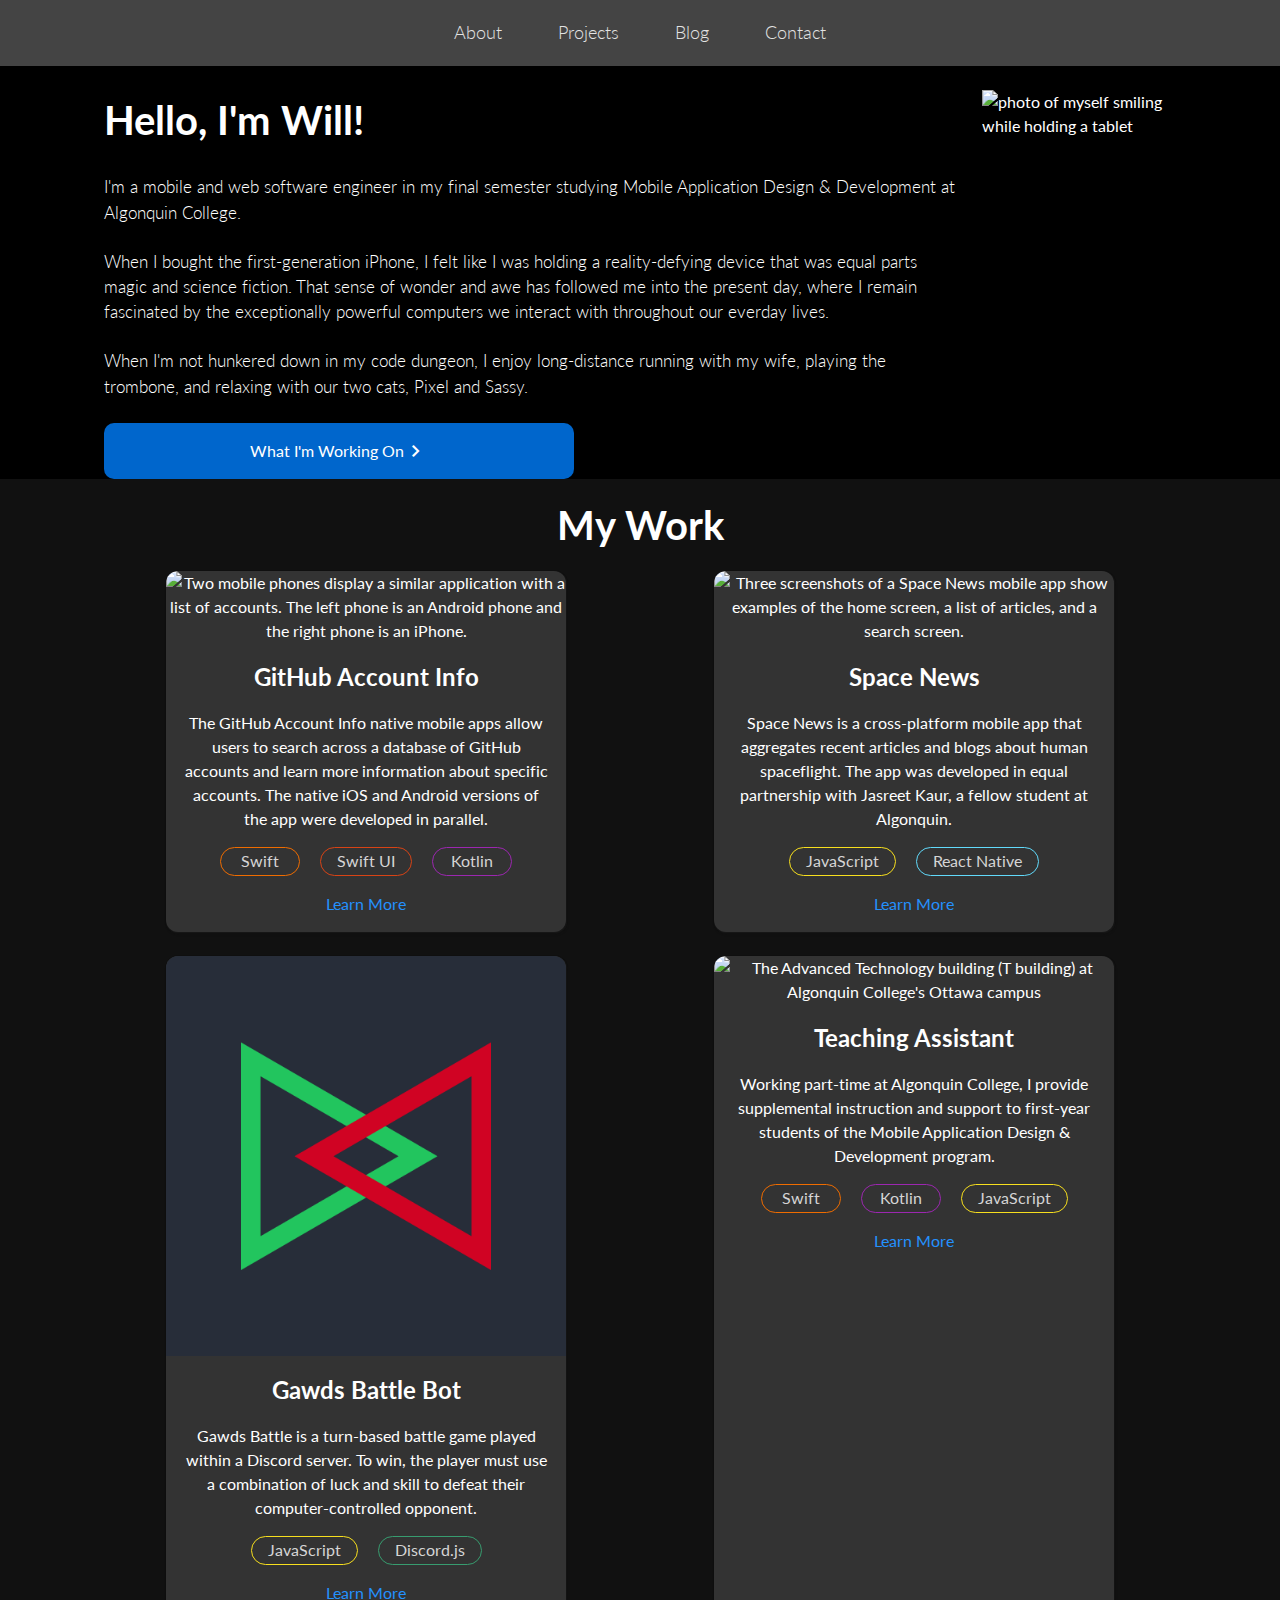
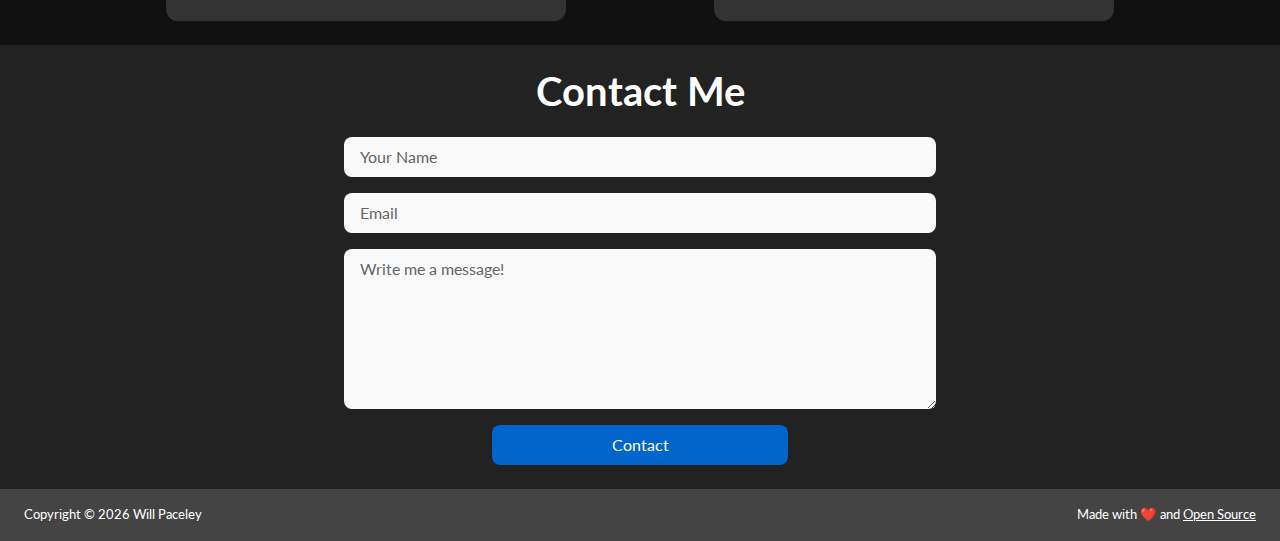
==== index.html @ ede2be53 "update content and tweak pill style" ====
<!DOCTYPE html>
<!--
  Hey, it's Will! Thanks for checking out my personal site.
  I'd love to hear from you. Please feel free to get in touch.                                
                                  .
     .              .   .'.     \   /
   \   /      .'. .' '.'   '  -=  o  =-
 -=  o  =-  .'   '              / | \
   / | \                          |
     |                            |
     |                            |
     |                      .=====|
     |=====.                |.---.|
     |.---.|                ||=o=||
     ||=o=||                ||   ||
     ||   ||                ||   ||
     ||   ||                ||___||
     ||___||                |[:::]|
     |[:::]|                '-----'
     '-----'

    Ascii Art by Joan Stark from https://www.asciiart.eu/
-->
<html lang="en-CA">
  <head>
    <meta charset="UTF-8" />
    <meta http-equiv="X-UA-Compatible" content="IE=edge" />
    <meta name="viewport" content="width=device-width, initial-scale=1.0" />
    <title>Will Paceley</title>
    <link rel="stylesheet" href="./css/reset.css" />
    <link rel="stylesheet" href="./css/main.css" />
    <link href="favicon.png" rel="icon" media="(prefers-color-scheme: light)" />
    <link rel="preconnect" href="https://fonts.googleapis.com" />
    <link rel="preconnect" href="https://fonts.gstatic.com" crossorigin />
    <link
      href="https://fonts.googleapis.com/css2?family=Lato:ital,wght@0,100;0,300;0,400;0,700;0,900;1,100;1,300;1,400;1,700;1,900&display=swap"
      rel="stylesheet"
    />
    <link
      rel="stylesheet"
      href="https://fonts.googleapis.com/css2?family=Material+Symbols+Outlined:opsz,wght,FILL,GRAD@48,400,0,0"
    />
    <script defer src="./js/main.js"></script>
  </head>
  <body>
    <header>
      <h1 class="visually-hidden">Will Paceley</h1>
      <nav>
        <ul>
          <li><a href="#about">About</a></li>
          <li><a href="#projects">Projects</a></li>
          <li><a href="https://blog.willpaceley.com">Blog</a></li>
          <li><a href="#contact">Contact</a></li>
        </ul>
      </nav>
    </header>
    <main>
      <section id="about" tabindex="0">
        <div class="container">
          <h2 class="visually-hidden">About Me</h2>
          <div class="hero-banner">
            <div class="hero-content">
              <img
                src="./img/hero-mobile.png"
                alt="photo of myself grinning while pointing to a mobile phone"
                class="mobile-photo"
              />
              <h3><span class="greeting">Hello</span>, I'm Will!</h3>
              <p>
                I'm a mobile and web software engineer in my final semester studying
                Mobile Application Design & Development at Algonquin College.
              </p>
              <p>
                When I bought the first-generation iPhone, I felt like I was
                holding a reality-defying device that was equal parts magic and
                science fiction. That sense of wonder and awe has followed me
                into the present day, where I remain fascinated by the
                exceptionally powerful computers we interact with throughout our everday lives.
              </p>
              <p>
                When I'm not hunkered down in my code dungeon, I enjoy
                long-distance running with my wife, playing the trombone, and
                relaxing with our two cats, Pixel and Sassy.
              </p>
              <a class="btn" href="#projects"
                >What I'm Working On
                <span
                  class="material-symbols-outlined chevron btn-symbol active"
                >
                  chevron_right
                </span></a
              >
            </div>
            <img
              src="./img/hero-tablet.png"
              alt="photo of myself smiling while holding a tablet"
              class="tablet-photo"
            />
          </div>
        </div>
      </section>
      <section id="projects" tabindex="0">
        <div class="container">
          <h2>My Work</h2>
          <div class="card-container">
            <div class="card">
              <img
                src="./img/github-app-icon.png"
                alt="Two mobile phones display a similar application with a list of accounts. The left phone is an Android phone and the right phone is an iPhone."
              />
              <div class="inner-card">
                <h3>GitHub Account Info</h3>
                <p>
                  The GitHub Account Info native mobile apps allow users to
                  search across a database of GitHub accounts and learn more
                  information about specific accounts. The native iOS and
                  Android versions of the app were developed in parallel.
                </p>
                <div class="pill-container">
                  <div class="pill swift">Swift</div>
                  <div class="pill swift-ui">Swift UI</div>
                  <div class="pill kotlin">Kotlin</div>
                </div>
                <a href="#">Learn More</a>
              </div>
            </div>
            <div class="card">
              <img
                src="./img/space-news-icon.png"
                alt="Three screenshots of a Space News mobile app show examples of the home screen, a list of articles, and a search screen."
              />
              <div class="inner-card">
                <h3>Space News</h3>
                <p>
                  Space News is a cross-platform mobile app that aggregates
                  recent articles and blogs about human spaceflight. The app was
                  developed in equal partnership with Jasreet Kaur, a fellow
                  student at Algonquin.
                </p>
                <div class="pill-container">
                  <div class="pill javascript">JavaScript</div>
                  <div class="pill react-native">React Native</div>
                </div>
                <a href="#">Learn More</a>
              </div>
            </div>
            <div class="card">
              <img
                src="./img/gawds-battle-icon.png"
                alt="The Gawds battle bot logo. The logo features two triangles of opposing colors, facing each other and slightly overlapping."
              />
              <div class="inner-card">
                <h3>Gawds Battle Bot</h3>
                <p>
                  Gawds Battle is a turn-based battle game played within a
                  Discord server. To win, the player must use a combination of
                  luck and skill to defeat their computer-controlled opponent.
                </p>
                <div class="pill-container">
                  <div class="pill javascript">JavaScript</div>
                  <div class="pill discord-js">Discord.js</div>
                </div>
                <a href="#">Learn More</a>
              </div>
            </div>
            <div class="card">
              <img
                src="./img/teaching-assistant-icon.png"
                alt="The Advanced Technology building (T building) at Algonquin College's Ottawa campus"
              />
              <div class="inner-card">
                <h3>Teaching Assistant</h3>
                <p>
                  Working part-time at Algonquin College, I provide supplemental
                  instruction and support to first-year students of the Mobile
                  Application Design & Development program.
                </p>
                <div class="pill-container">
                  <div class="pill swift">Swift</div>
                  <div class="pill kotlin">Kotlin</div>
                  <div class="pill javascript">JavaScript</div>
                </div>
                <a href="#">Learn More</a>
              </div>
            </div>
          </div>
        </div>
      </section>
      <section id="contact" tabindex="0">
        <h2>Contact Me</h2>
        <div class="form-wrapper">
          <form action="https://formspree.io/f/mdovoanw" method="POST">
            <label for="name" class="visually-hidden">Name</label>
            <input
              type="text"
              name="name"
              id="name"
              placeholder="Your Name"
              autocomplete="name"
              required
            />
            <label for="email" class="visually-hidden">Email</label>
            <input
              type="email"
              name="email"
              id="email"
              placeholder="Email"
              autocomplete="email"
              required
            />
            <label for="message" class="visually-hidden">Message</label>
            <textarea
              id="message"
              name="message"
              placeholder="Write me a message!"
            ></textarea>
            <input type="submit" id="submit" value="Contact" />
          </form>
        </div>
      </section>
    </main>
    <footer>
      <small class="copyright"></small>
      <small class="made-by"
        >Made with ❤️ and
        <a href="https://github.com/pace0033/portfolio" target="_blank"
          >Open Source</a
        ></small
      >
    </footer>
  </body>
</html>
---- css/main.css ----
/* --- CSS Variables --- */
/* Shadow pallete generator by Josh W. Comeau (thank you <3) */
:root {
  --accent-color: #06c;
  --swift: #ef6c00;
  --swift-ui: #d84315;
  --kotlin: #9c27b0;
  --javascript: #f7df1e;
  --react-native: #61dafb;
  --discord-js: #379c6f;
  --shadow-color: 0deg 0% 11%;
  --shadow-elevation-low: 0.3px 0.5px 0.7px hsl(var(--shadow-color) / 0.3),
    0.5px 0.9px 1.3px -0.9px hsl(var(--shadow-color) / 0.39),
    1.1px 2.3px 3.2px -1.7px hsl(var(--shadow-color) / 0.48);
  --shadow-elevation-medium: 0.3px 0.5px 0.7px hsl(var(--shadow-color) / 0.32),
    1px 2.1px 2.9px -0.6px hsl(var(--shadow-color) / 0.39),
    2.4px 4.8px 6.6px -1.2px hsl(var(--shadow-color) / 0.45),
    5.6px 11.3px 15.6px -1.7px hsl(var(--shadow-color) / 0.52);
  --shadow-elevation-high: 0.3px 0.5px 0.7px hsl(var(--shadow-color) / 0.3),
    2.2px 4.4px 6.1px -0.2px hsl(var(--shadow-color) / 0.33),
    4.1px 8.1px 11.2px -0.5px hsl(var(--shadow-color) / 0.36),
    6.4px 12.8px 17.7px -0.7px hsl(var(--shadow-color) / 0.39),
    9.7px 19.5px 27px -1px hsl(var(--shadow-color) / 0.42),
    14.6px 29.3px 40.5px -1.2px hsl(var(--shadow-color) / 0.45),
    21.6px 43.2px 59.8px -1.5px hsl(var(--shadow-color) / 0.48),
    31.3px 62.5px 86.5px -1.7px hsl(var(--shadow-color) / 0.52);
}

/* --- UTILITY CLASSES --- */
/* Hide an element visually, but remain accessible to screenreaders */
.visually-hidden {
  position: absolute;
  position: absolute !important;
  width: 1px !important;
  height: 1px !important;
  padding: 0 !important;
  margin: -1px !important;
  overflow: hidden !important;
  clip: rect(0, 0, 0, 0) !important;
  white-space: nowrap !important;
  border: 0 !important;
}

/* --- GLOBAL STYLES --- */
body {
  font-family: 'Lato', system-ui, -apple-system, BlinkMacSystemFont, 'Segoe UI',
    Roboto, Oxygen, Ubuntu, Cantarell, 'Open Sans', 'Helvetica Neue', sans-serif;
  height: 100vh;
}

li {
  list-style-type: none;
}

/* --- CONTAINER --- */
.container {
  max-width: 70rem;
  margin-inline: auto;
  padding-left: 1.5rem;
  padding-right: 1.5rem;
}

/* --- NAVIGATION --- */
nav {
  width: 100%;
  background-color: #444;
  padding: 0.25rem 0;
}

nav ul {
  padding-left: 0;
  display: flex;
  flex-direction: column;
  align-items: center;
  gap: 2rem;
}

nav a {
  font-size: 1.1rem;
  font-weight: 300;
  color: rgb(227, 227, 227);
  text-decoration: none;
  transition: var(--transition-timing);
}

nav a:hover {
  text-decoration: underline;
  color: #fff;
}

nav a:focus-visible {
  font-weight: bold;
}

/* --- ABOUT --- */
#about {
  text-align: center;
  color: #fff;
  background-color: #000;
  padding: 1.5rem 0;
}

#about h3 {
  font-size: 2.5rem;
}

#about p {
  font-size: 1.05rem;
  font-weight: 300;
}

.hero-banner {
  display: flex;
  gap: 1.5rem;
}

.hero-content {
  display: flex;
  flex-direction: column;
  justify-content: center;
  gap: 1.5rem;
}

.mobile-photo {
  margin-inline: auto;
}

.tablet-photo {
  display: none;
}

/* --- BUTTONS --- */
.btn {
  display: flex;
  justify-content: center;
  padding: 1rem 1.5rem;
  background-color: var(--accent-color);
  border-radius: 10px;
  color: #fff;
  text-decoration: none;
  transition: var(--transition-timing);
}

.btn:hover,
.btn:focus-visible {
  background-color: #007af5;
}

.btn-symbol.hidden {
  display: none;
}

.btn-symbol.active {
  display: inline;
}

/* --- PROJECTS --- */
#projects {
  text-align: center;
  padding: 0 1.5rem 1.5rem 1.5rem;
  background-color: #111;
  color: white;
}

#projects h2,
#contact h2 {
  text-align: center;
  padding: 1rem 0;
  font-size: 2.5rem;
}

/* --- CARDS --- */
.card {
  width: 100%;
  background-color: #333;
  box-shadow: var(--shadow-elevation-low);
  border-radius: 12px;
  transition: all var(--transition-timing);
}

.card:hover {
  box-shadow: var(--shadow-elevation-medium);
  transform: scale(1.02);
}

.card-container {
  display: grid;
  justify-items: center;
  gap: 1.5rem;
}

.inner-card {
  padding: 1rem 0;
  display: flex;
  flex-direction: column;
  justify-content: space-between;
  gap: 1rem;
}

.inner-card p {
  padding-inline: 1rem;
}

.inner-card a:hover {
  text-decoration: underline;
}

.card h3 {
  font-size: 1.5rem;
}

.card img {
  object-fit: cover;
  border-top-left-radius: 12px;
  border-top-right-radius: 12px;
}

.card a {
  color: rgb(36, 145, 254);
  text-decoration: none;
}

/* --- PILLS --- */
.pill-container {
  padding-inline: 1.5rem;
  display: flex;
  justify-content: center;
  gap: 1.25rem;
  flex-wrap: wrap;
}

.pill {
  color: #d5d5d5;
  border: 1.5px solid #fff;
  border-radius: 100px;
  padding: 0.1rem 1rem;
  min-width: 5rem;
}

.pill.swift {
  border-color: var(--swift);
}

.pill.swift-ui {
  border-color: var(--swift-ui);
}

.pill.kotlin {
  border-color: var(--kotlin);
}

.pill.javascript {
  border-color: var(--javascript);
}

.pill.react-native {
  border-color: var(--react-native);
}

.pill.discord-js {
  border-color: var(--discord-js);
}

/* --- CONTACT FORM --- */
#contact {
  background-color: #222;
  padding-bottom: 1.5rem;
}

#contact h2 {
  color: #fff;
}

.form-wrapper form {
  width: 100%;
  display: flex;
  flex-direction: column;
  align-items: center;
  gap: 1rem;
  padding-left: 1.5rem;
  padding-right: 1.5rem;
}

form textarea {
  display: block;
  text-align: left;
  resize: vertical;
  min-height: 10rem;
}

form input,
form textarea {
  width: 100%;
  padding: 0.5rem 1rem;
  border-radius: 8px;
  border: 0;
  background-color: rgb(250, 250, 250);
}

form input::placeholder,
form textarea::placeholder {
  color: #666;
}

#submit {
  width: 50%;
  background-color: var(--accent-color);
  color: #fff;
  border: 0;
  border-radius: 8px;
  transition: var(--transition-timing);
}

#submit:hover,
#submit:focus {
  background-color: #007af5;
}

/* --- FOOTER --- */
footer {
  width: 100%;
  display: flex;
  flex-direction: column;
  justify-content: space-between;
  text-align: center;
  gap: 0.5rem;
  background-color: #444;
  padding: 1rem 1.5rem;
  color: #fff;
}

footer a {
  color: #fff;
}

/* --- MEDIA QUERIES --- */
@media only screen and (min-width: 27em) {
  nav ul {
    flex-direction: row;
    justify-content: center;
  }

  .card {
    max-width: 25rem;
  }

  .mobile-photo {
    width: 55%;
  }

  .card-container {
    grid-template-columns: 1fr;
  }

  footer {
    flex-direction: row;
  }
}

@media only screen and (min-width: 60em) {
  /* --- NAV --- */
  nav ul {
    gap: 3.5rem;
  }

  /* --- ABOUT --- */
  #about {
    text-align: left;
    padding-bottom: 0;
  }

  .mobile-photo {
    display: none;
  }

  .tablet-photo {
    display: block;
    width: 50%;
  }

  .btn {
    width: 55%;
  }

  /* --- CARDS --- */
  .card-container {
    grid-template-columns: repeat(2, 1fr);
  }

  /* --- CONTACT FORM --- */
  .form-wrapper form {
    margin-inline: auto;
    width: 50%;
  }
}
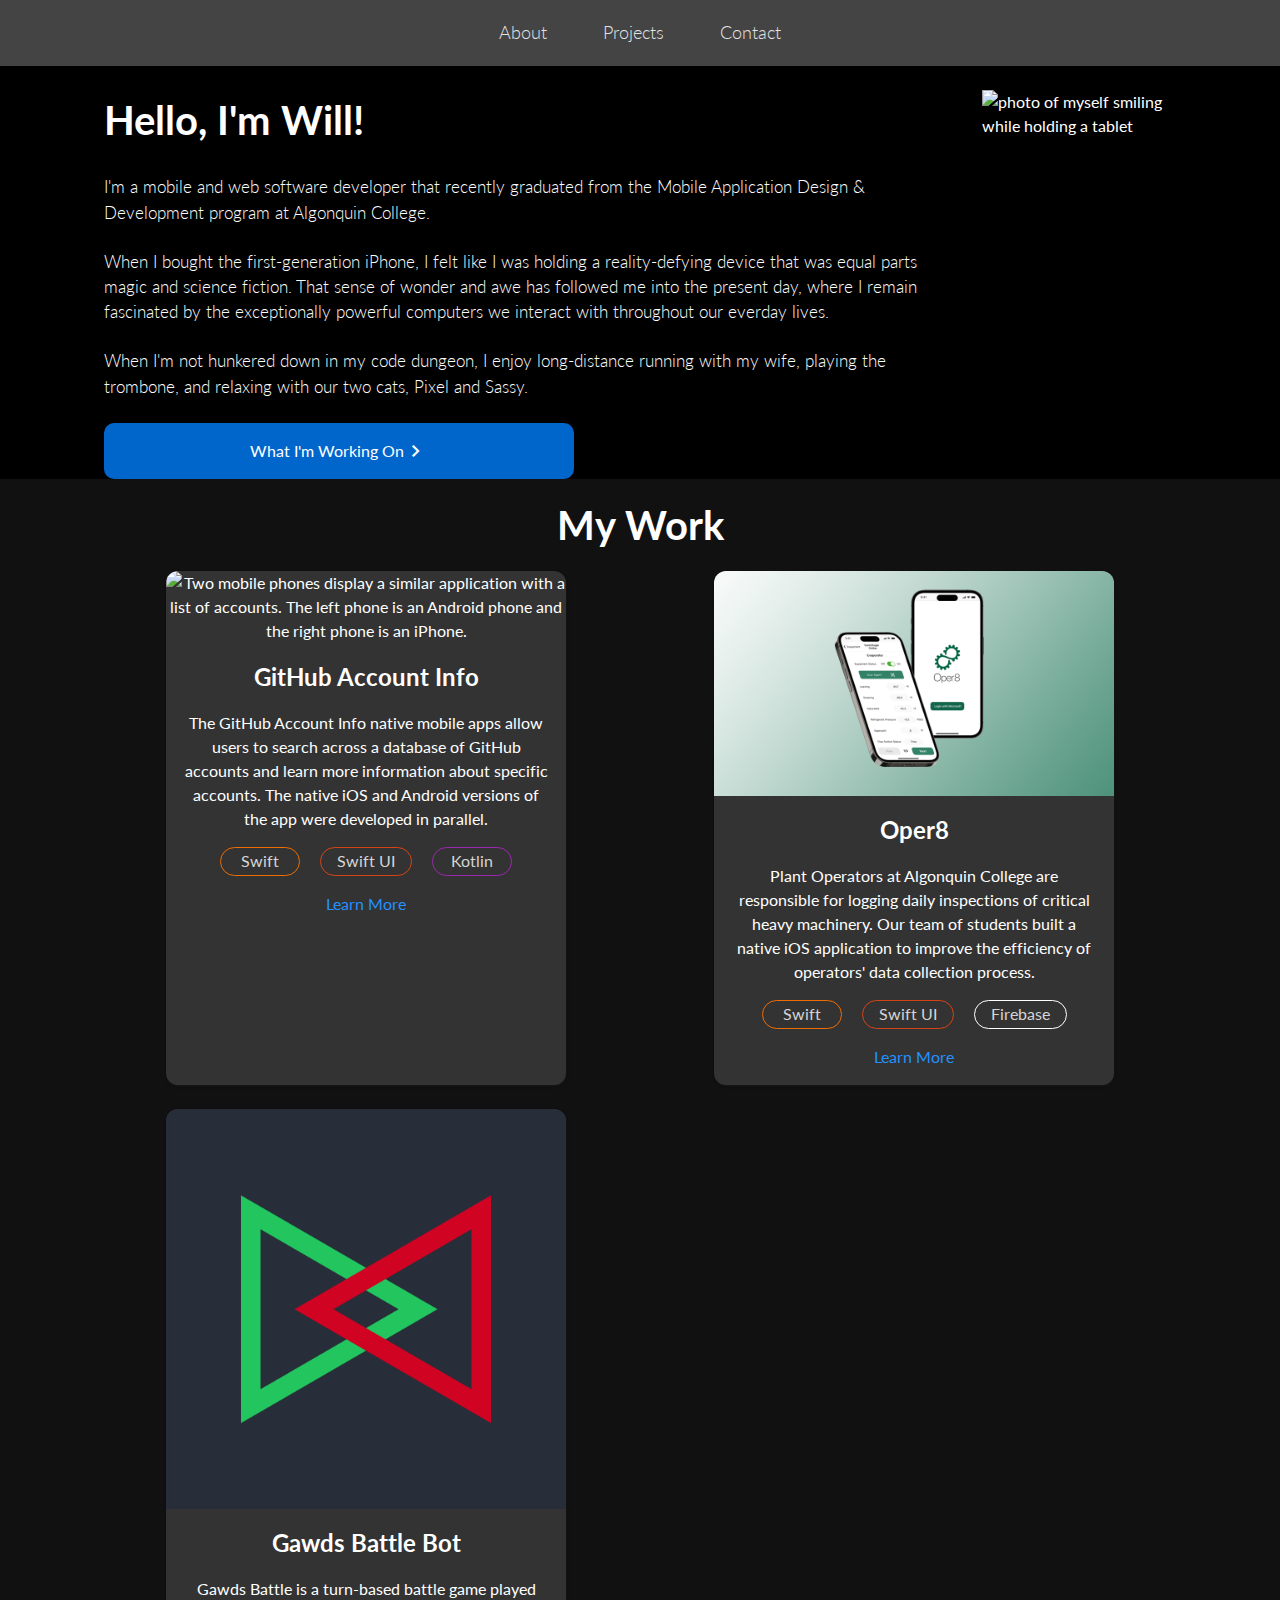
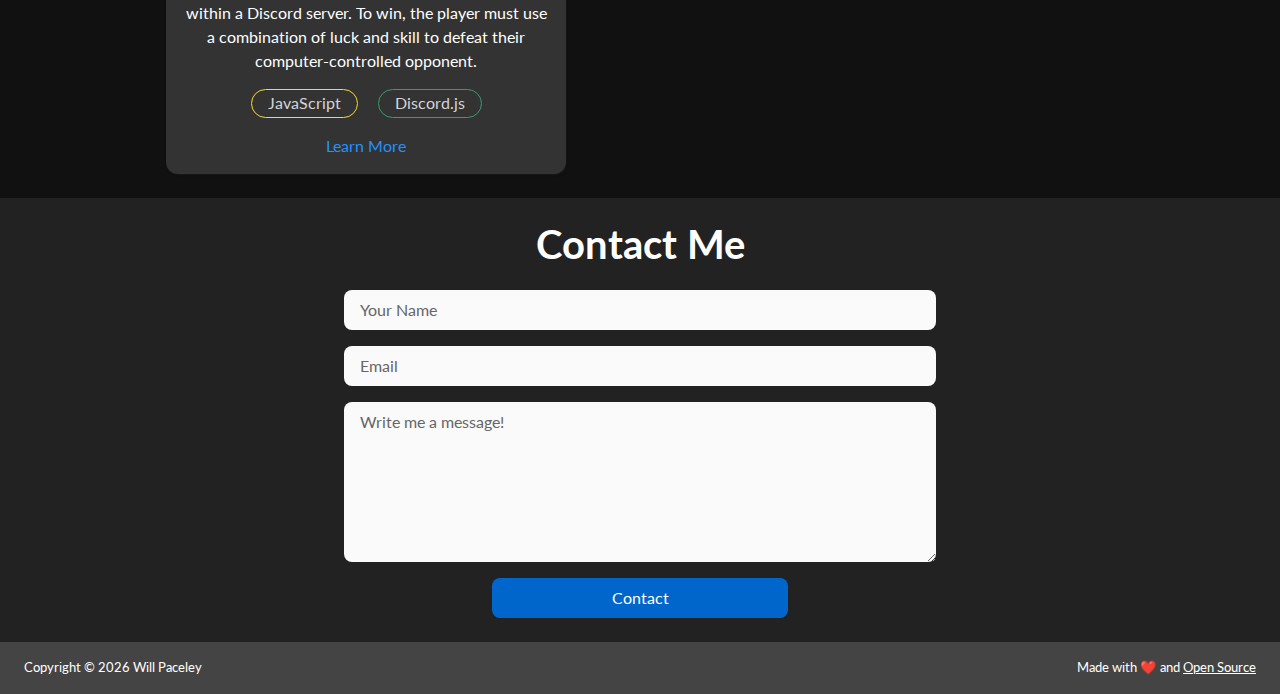
==== commit f70193a3: "add oper8 to projects and remove teaching assistant card" ====
--- a/index.html
+++ b/index.html
@@ -49,7 +49,6 @@
         <ul>
           <li><a href="#about">About</a></li>
           <li><a href="#projects">Projects</a></li>
-          <li><a href="https://blog.willpaceley.com">Blog</a></li>
           <li><a href="#contact">Contact</a></li>
         </ul>
       </nav>
@@ -67,15 +66,17 @@
               />
               <h3><span class="greeting">Hello</span>, I'm Will!</h3>
               <p>
-                I'm a mobile and web software engineer in my final semester studying
-                Mobile Application Design & Development at Algonquin College.
+                I'm a mobile and web software developer that recently graduated
+                from the Mobile Application Design & Development program at
+                Algonquin College.
               </p>
               <p>
                 When I bought the first-generation iPhone, I felt like I was
                 holding a reality-defying device that was equal parts magic and
                 science fiction. That sense of wonder and awe has followed me
                 into the present day, where I remain fascinated by the
-                exceptionally powerful computers we interact with throughout our everday lives.
+                exceptionally powerful computers we interact with throughout our
+                everday lives.
               </p>
               <p>
                 When I'm not hunkered down in my code dungeon, I enjoy
@@ -125,23 +126,25 @@
               </div>
             </div>
             <div class="card">
-              <img
-                src="./img/space-news-icon.png"
-                alt="Three screenshots of a Space News mobile app show examples of the home screen, a list of articles, and a search screen."
-              />
+              <img src="./img/oper8-thumbnail.png" alt="" />
               <div class="inner-card">
-                <h3>Space News</h3>
+                <h3>Oper8</h3>
                 <p>
-                  Space News is a cross-platform mobile app that aggregates
-                  recent articles and blogs about human spaceflight. The app was
-                  developed in equal partnership with Jasreet Kaur, a fellow
-                  student at Algonquin.
+                  Plant Operators at Algonquin College are responsible for
+                  logging daily inspections of critical heavy machinery. Our
+                  team of students built a native iOS application to improve the
+                  efficiency of operators' data collection process.
                 </p>
                 <div class="pill-container">
-                  <div class="pill javascript">JavaScript</div>
-                  <div class="pill react-native">React Native</div>
+                  <div class="pill swift">Swift</div>
+                  <div class="pill swift-ui">Swift UI</div>
+                  <div class="pill">Firebase</div>
                 </div>
-                <a href="#">Learn More</a>
+                <a
+                  href="https://www.algonquincollege.com/arie/2023/04/oper8/"
+                  target="_blank"
+                  >Learn More</a
+                >
               </div>
             </div>
             <div class="card">
@@ -160,27 +163,11 @@
                   <div class="pill javascript">JavaScript</div>
                   <div class="pill discord-js">Discord.js</div>
                 </div>
-                <a href="#">Learn More</a>
-              </div>
-            </div>
-            <div class="card">
-              <img
-                src="./img/teaching-assistant-icon.png"
-                alt="The Advanced Technology building (T building) at Algonquin College's Ottawa campus"
-              />
-              <div class="inner-card">
-                <h3>Teaching Assistant</h3>
-                <p>
-                  Working part-time at Algonquin College, I provide supplemental
-                  instruction and support to first-year students of the Mobile
-                  Application Design & Development program.
-                </p>
-                <div class="pill-container">
-                  <div class="pill swift">Swift</div>
-                  <div class="pill kotlin">Kotlin</div>
-                  <div class="pill javascript">JavaScript</div>
-                </div>
-                <a href="#">Learn More</a>
+                <a
+                  href="https://github.com/pace0033/gawds-battle-bot#readme"
+                  target="_blank"
+                  >Learn More</a
+                >
               </div>
             </div>
           </div>
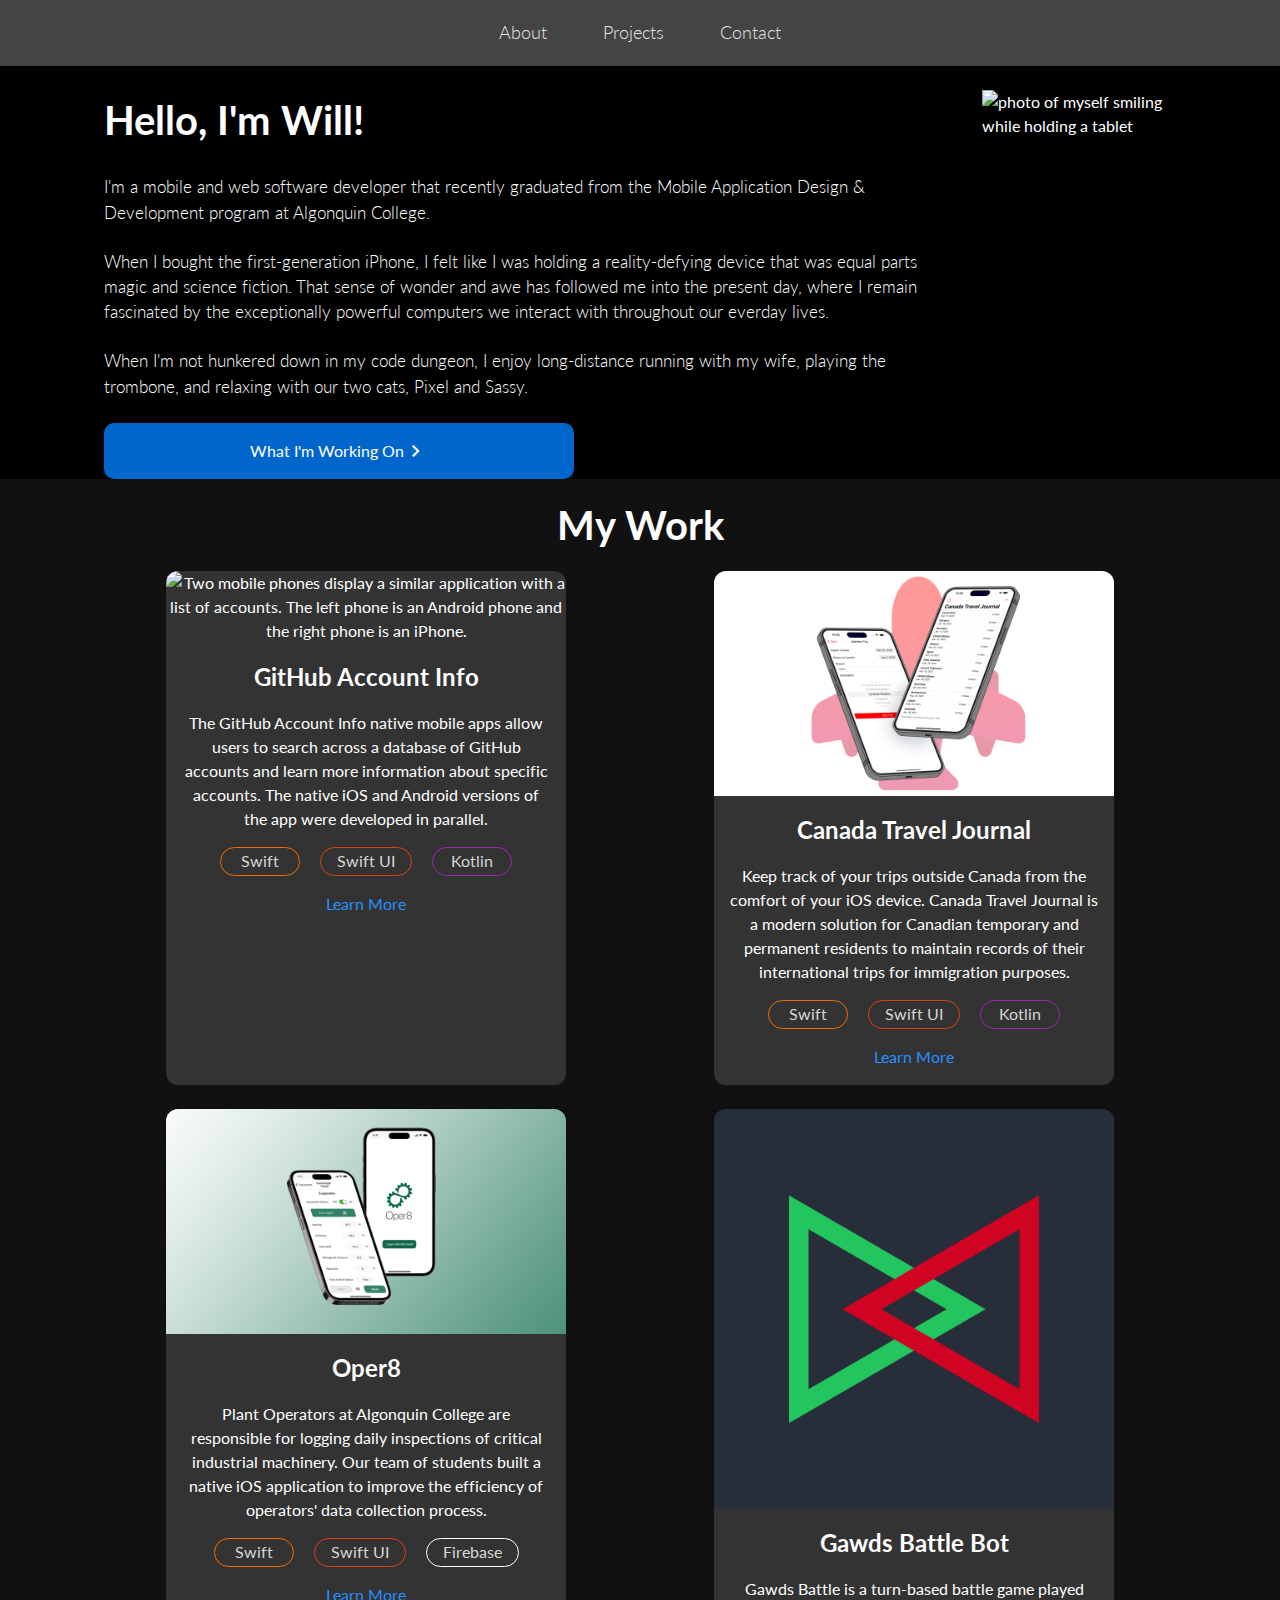
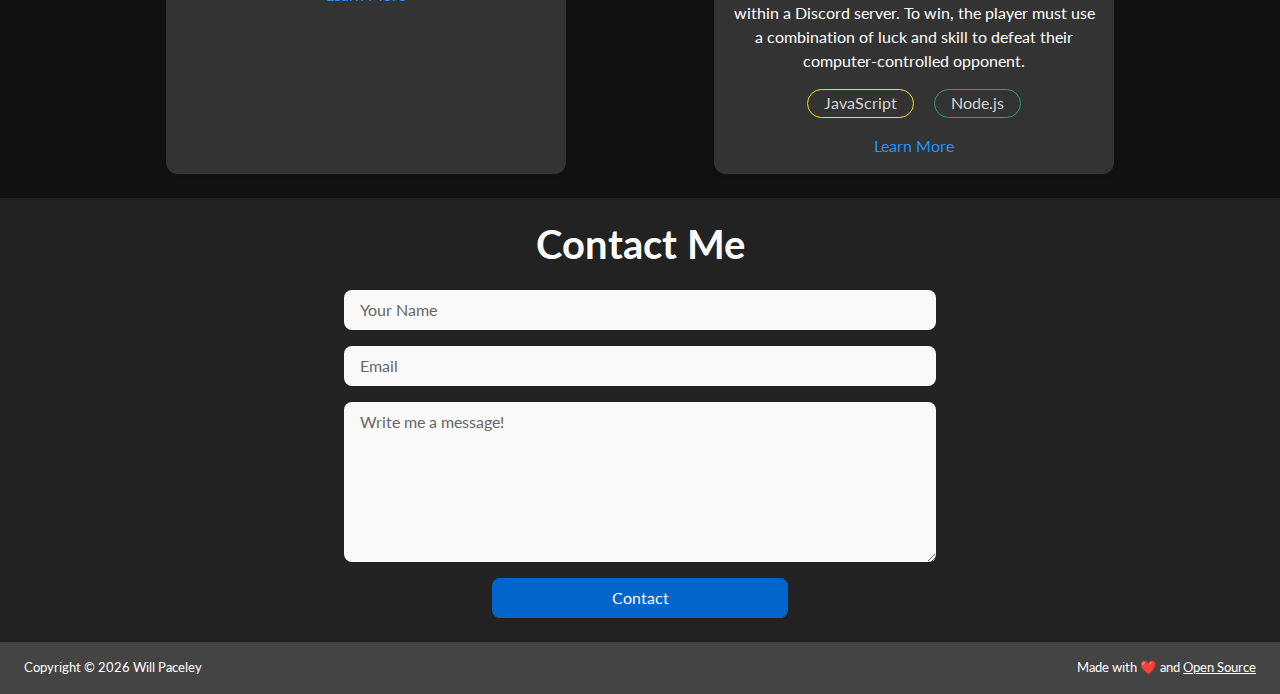
==== commit c4e7cb74: "add canada travel journal thumbnail" ====
--- a/index.html
+++ b/index.html
@@ -126,14 +126,39 @@
               </div>
             </div>
             <div class="card">
+              <img
+                src="./img/travel-journal-thumbnail.png"
+                alt="Two mobile phones display a similar application with a list of accounts. The left phone is an Android phone and the right phone is an iPhone."
+              />
+              <div class="inner-card">
+                <h3>Canada Travel Journal</h3>
+                <p>
+                  Keep track of your trips outside Canada from the comfort of
+                  your iOS device. Canada Travel Journal is a modern solution
+                  for Canadian temporary and permanent residents to maintain
+                  records of their international trips for immigration purposes.
+                </p>
+                <div class="pill-container">
+                  <div class="pill swift">Swift</div>
+                  <div class="pill swift-ui">Swift UI</div>
+                  <div class="pill kotlin">Kotlin</div>
+                </div>
+                <a
+                  href="https://apps.apple.com/us/app/canada-travel-journal/id6445867554"
+                  target="_blank"
+                  >Learn More</a
+                >
+              </div>
+            </div>
+            <div class="card">
               <img src="./img/oper8-thumbnail.png" alt="" />
               <div class="inner-card">
                 <h3>Oper8</h3>
                 <p>
                   Plant Operators at Algonquin College are responsible for
-                  logging daily inspections of critical heavy machinery. Our
-                  team of students built a native iOS application to improve the
-                  efficiency of operators' data collection process.
+                  logging daily inspections of critical industrial machinery.
+                  Our team of students built a native iOS application to improve
+                  the efficiency of operators' data collection process.
                 </p>
                 <div class="pill-container">
                   <div class="pill swift">Swift</div>
@@ -161,7 +186,7 @@
                 </p>
                 <div class="pill-container">
                   <div class="pill javascript">JavaScript</div>
-                  <div class="pill discord-js">Discord.js</div>
+                  <div class="pill discord-js">Node.js</div>
                 </div>
                 <a
                   href="https://github.com/pace0033/gawds-battle-bot#readme"
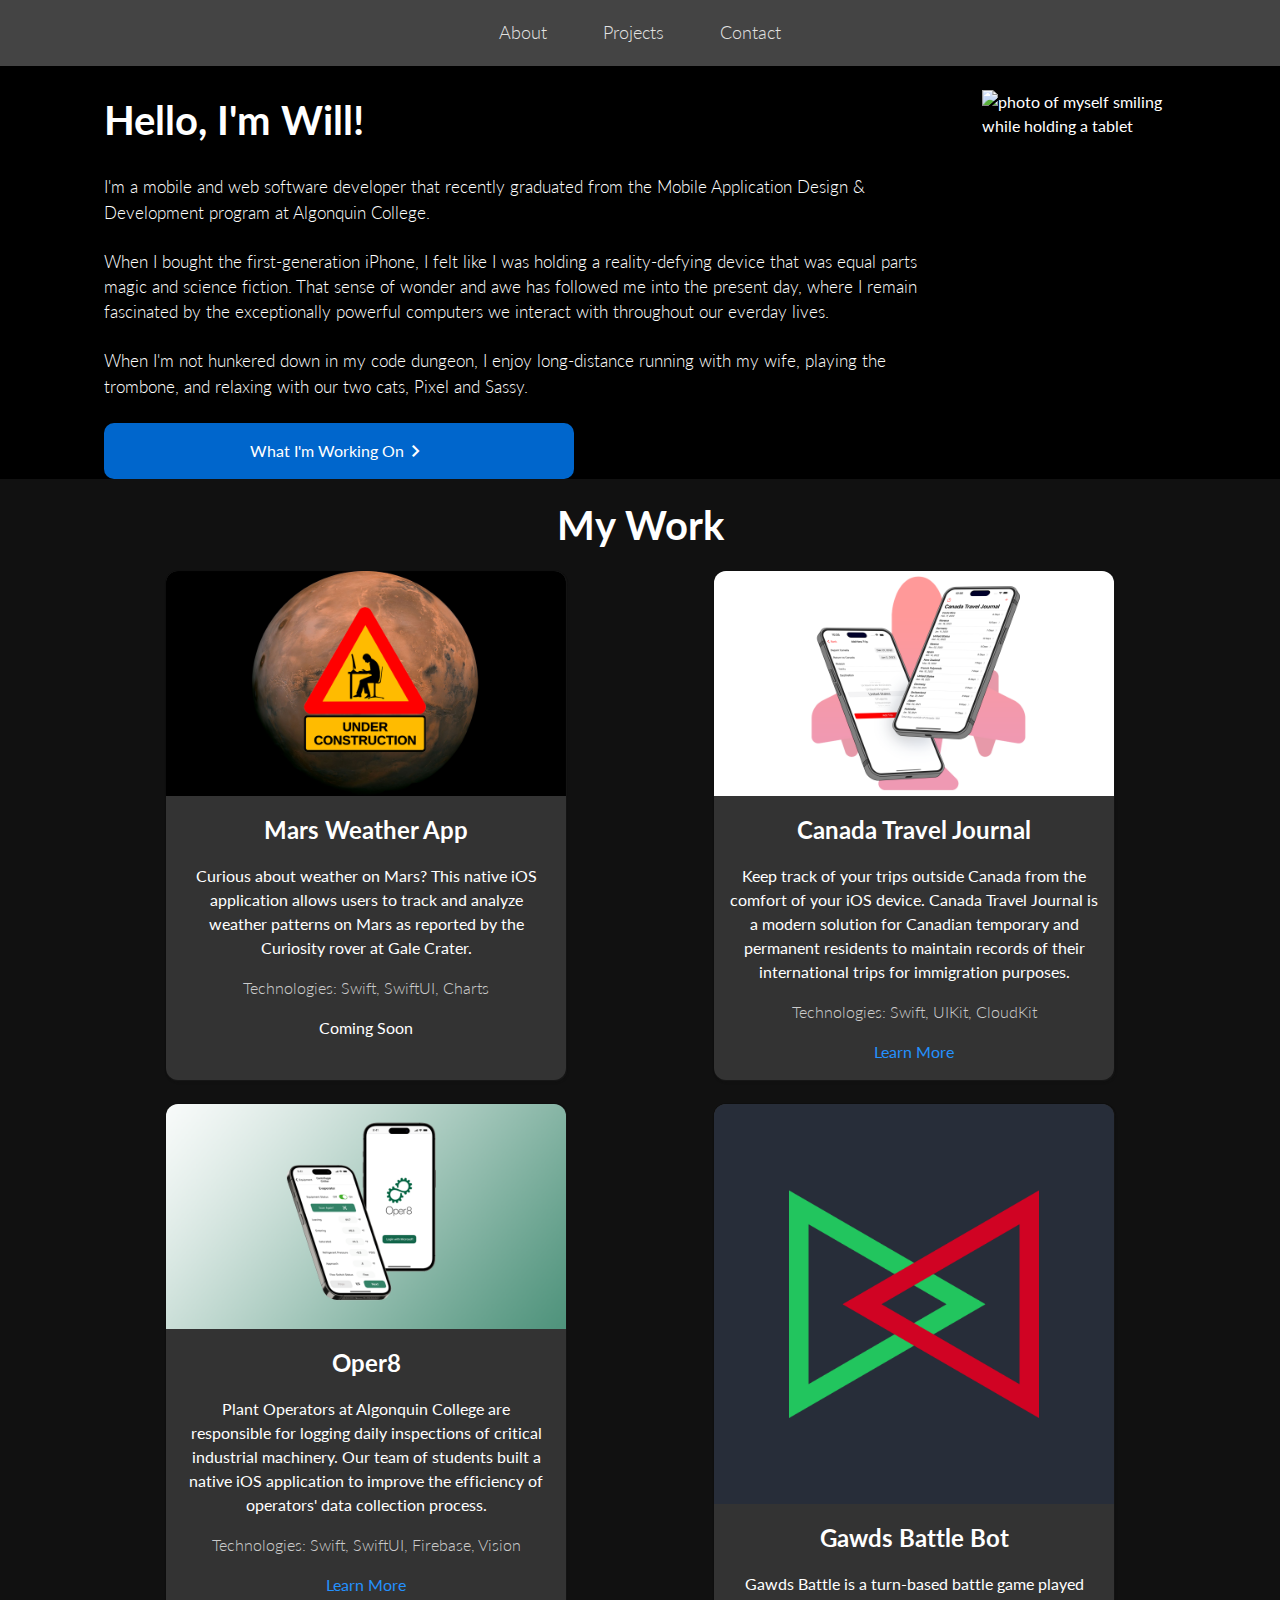
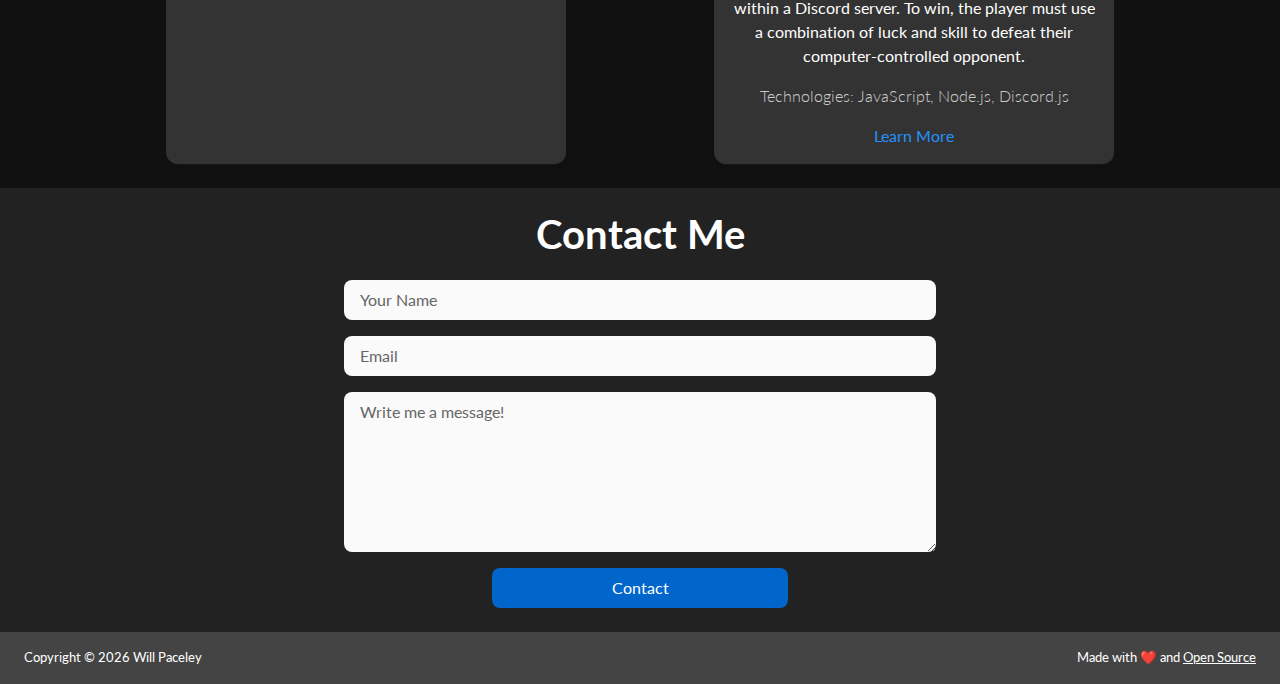
==== commit 43f6b564: "add mars weather app to projects" ====
--- a/index.html
+++ b/index.html
@@ -106,23 +106,18 @@
           <div class="card-container">
             <div class="card">
               <img
-                src="./img/github-app-icon.png"
+                src="./img/mars-weather-thumbnail.png"
                 alt="Two mobile phones display a similar application with a list of accounts. The left phone is an Android phone and the right phone is an iPhone."
               />
               <div class="inner-card">
-                <h3>GitHub Account Info</h3>
-                <p>
-                  The GitHub Account Info native mobile apps allow users to
-                  search across a database of GitHub accounts and learn more
-                  information about specific accounts. The native iOS and
-                  Android versions of the app were developed in parallel.
-                </p>
-                <div class="pill-container">
-                  <div class="pill swift">Swift</div>
-                  <div class="pill swift-ui">Swift UI</div>
-                  <div class="pill kotlin">Kotlin</div>
-                </div>
-                <a href="#">Learn More</a>
+                <h3>Mars Weather App</h3>
+                <p>
+                  Curious about weather on Mars? This native iOS application
+                  allows users to track and analyze weather patterns on Mars as
+                  reported by the Curiosity rover at Gale Crater.
+                </p>
+                <p class="technologies">Technologies: Swift, SwiftUI, Charts</p>
+                <p>Coming Soon</p>
               </div>
             </div>
             <div class="card">
@@ -138,11 +133,7 @@
                   for Canadian temporary and permanent residents to maintain
                   records of their international trips for immigration purposes.
                 </p>
-                <div class="pill-container">
-                  <div class="pill swift">Swift</div>
-                  <div class="pill swift-ui">Swift UI</div>
-                  <div class="pill kotlin">Kotlin</div>
-                </div>
+                <p class="technologies">Technologies: Swift, UIKit, CloudKit</p>
                 <a
                   href="https://apps.apple.com/us/app/canada-travel-journal/id6445867554"
                   target="_blank"
@@ -160,11 +151,9 @@
                   Our team of students built a native iOS application to improve
                   the efficiency of operators' data collection process.
                 </p>
-                <div class="pill-container">
-                  <div class="pill swift">Swift</div>
-                  <div class="pill swift-ui">Swift UI</div>
-                  <div class="pill">Firebase</div>
-                </div>
+                <p class="technologies">
+                  Technologies: Swift, SwiftUI, Firebase, Vision
+                </p>
                 <a
                   href="https://www.algonquincollege.com/arie/2023/04/oper8/"
                   target="_blank"
@@ -184,10 +173,9 @@
                   Discord server. To win, the player must use a combination of
                   luck and skill to defeat their computer-controlled opponent.
                 </p>
-                <div class="pill-container">
-                  <div class="pill javascript">JavaScript</div>
-                  <div class="pill discord-js">Node.js</div>
-                </div>
+                <p class="technologies">
+                  Technologies: JavaScript, Node.js, Discord.js
+                </p>
                 <a
                   href="https://github.com/pace0033/gawds-battle-bot#readme"
                   target="_blank"
--- a/css/main.css
+++ b/css/main.css
@@ -1,6 +1,7 @@
 /* --- CSS Variables --- */
 /* Shadow pallete generator by Josh W. Comeau (thank you <3) */
 :root {
+  --secondary-color: #ccc;
   --accent-color: #06c;
   --swift: #ef6c00;
   --swift-ui: #d84315;
@@ -220,6 +221,12 @@
   text-decoration: none;
 }
 
+.technologies {
+  color: var(--secondary-color);
+  /* font-style: italic; */
+  font-weight: 300;
+}
+
 /* --- PILLS --- */
 .pill-container {
   padding-inline: 1.5rem;
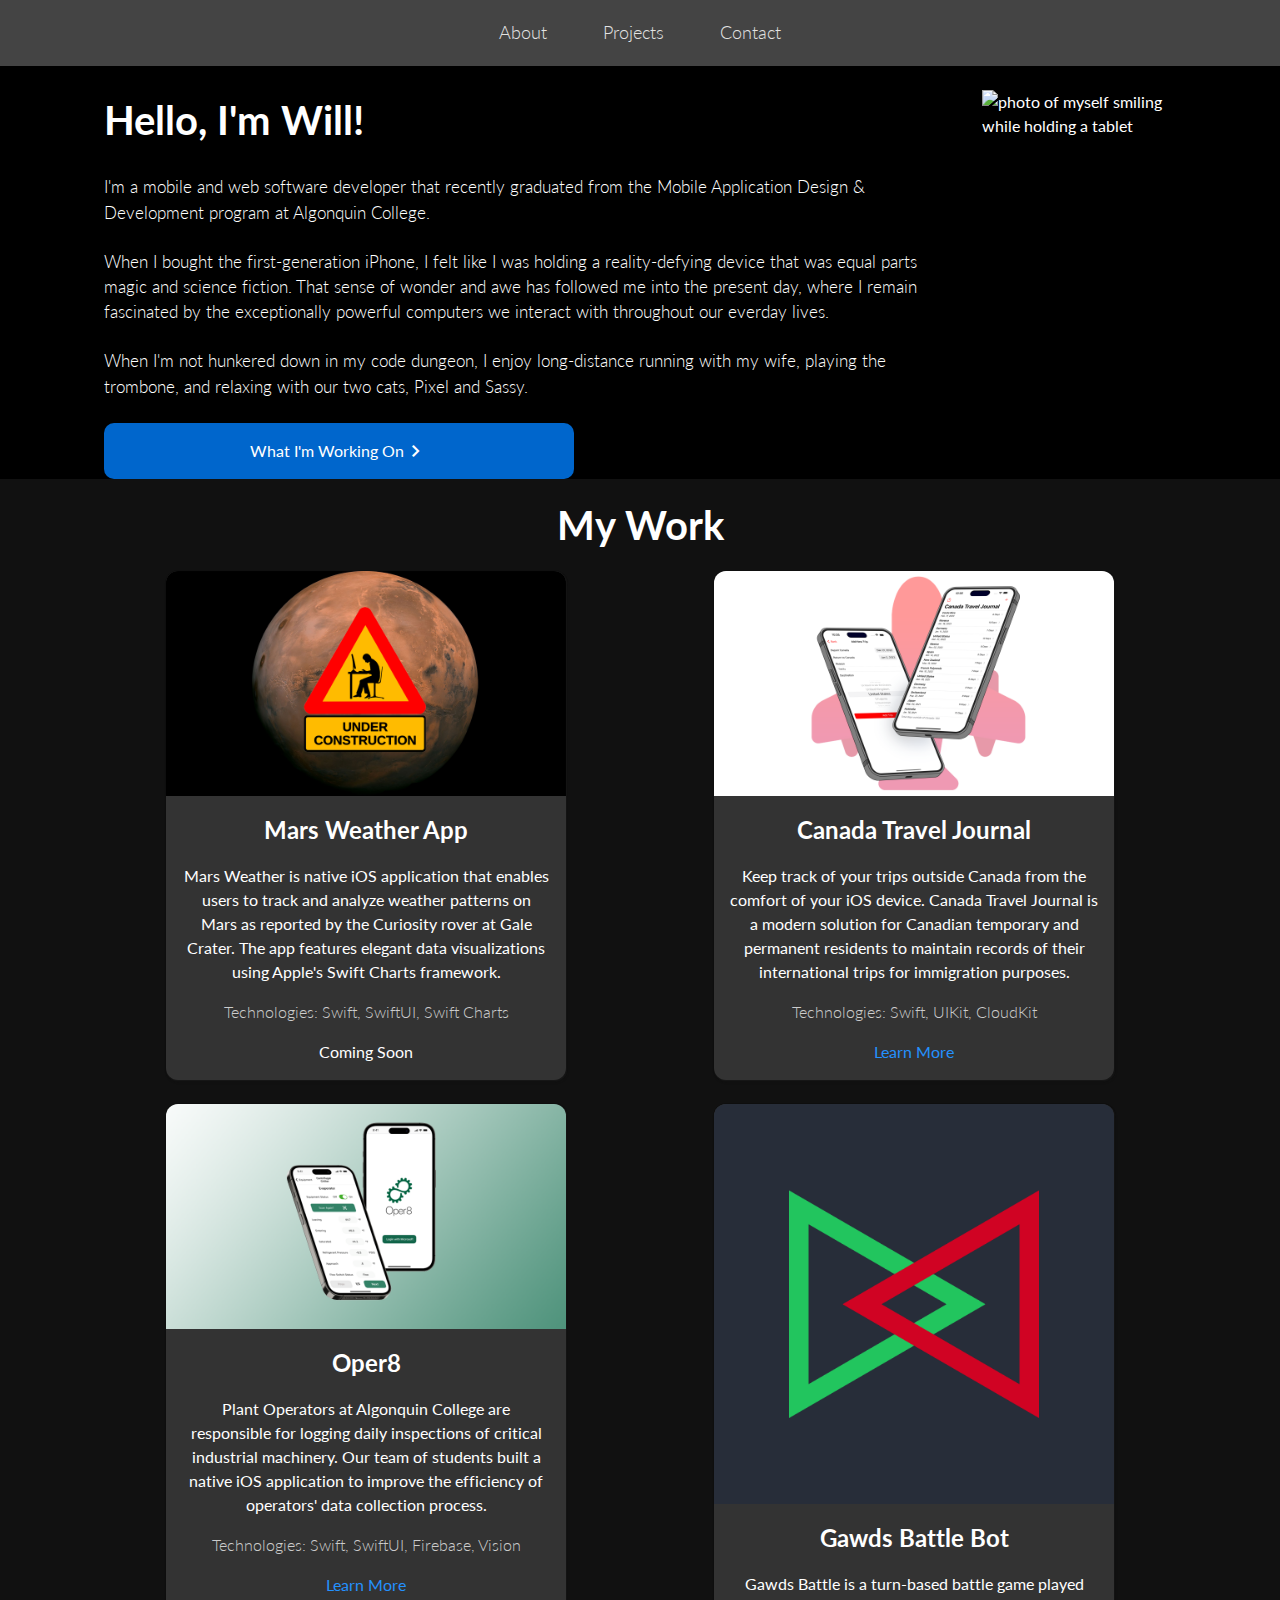
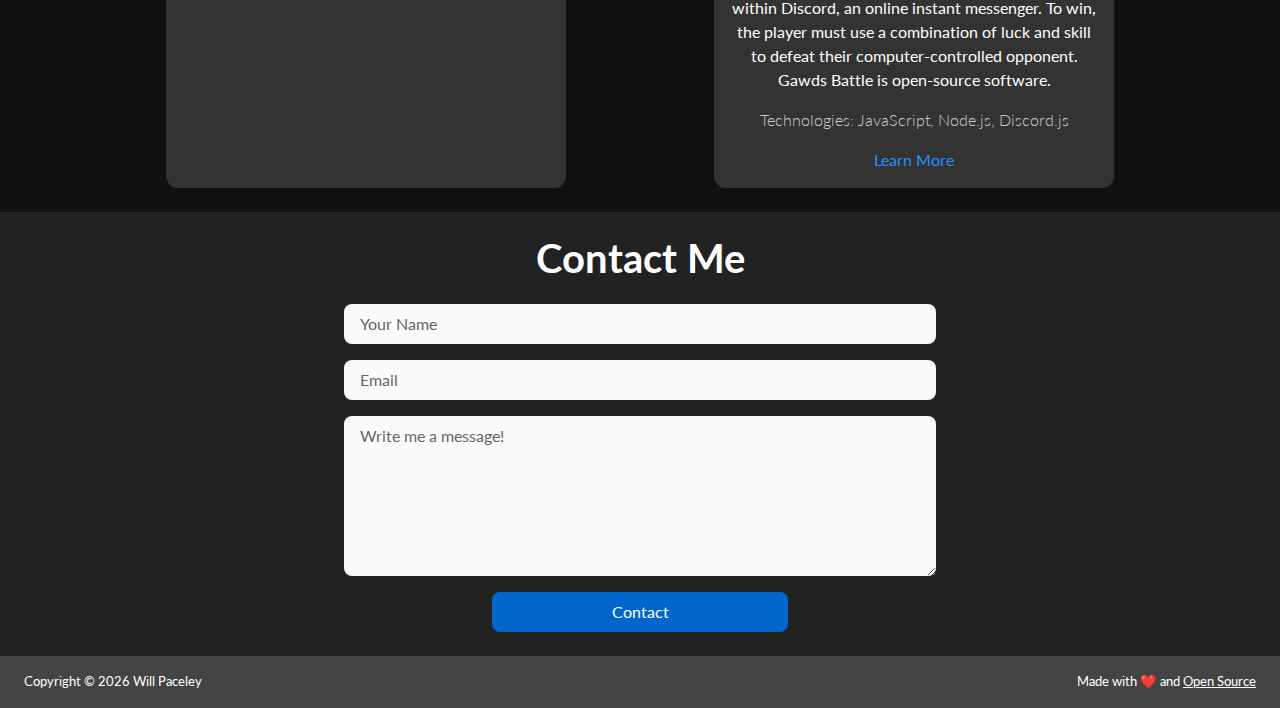
==== commit 05817d20: "update project descriptions" ====
--- a/index.html
+++ b/index.html
@@ -112,11 +112,14 @@
               <div class="inner-card">
                 <h3>Mars Weather App</h3>
                 <p>
-                  Curious about weather on Mars? This native iOS application
-                  allows users to track and analyze weather patterns on Mars as
-                  reported by the Curiosity rover at Gale Crater.
-                </p>
-                <p class="technologies">Technologies: Swift, SwiftUI, Charts</p>
+                  Mars Weather is native iOS application that enables users to
+                  track and analyze weather patterns on Mars as reported by the
+                  Curiosity rover at Gale Crater. The app features elegant data
+                  visualizations using Apple's Swift Charts framework.
+                </p>
+                <p class="technologies">
+                  Technologies: Swift, SwiftUI, Swift Charts
+                </p>
                 <p>Coming Soon</p>
               </div>
             </div>
@@ -169,9 +172,11 @@
               <div class="inner-card">
                 <h3>Gawds Battle Bot</h3>
                 <p>
-                  Gawds Battle is a turn-based battle game played within a
-                  Discord server. To win, the player must use a combination of
-                  luck and skill to defeat their computer-controlled opponent.
+                  Gawds Battle is a turn-based battle game played within
+                  Discord, an online instant messenger. To win, the player must
+                  use a combination of luck and skill to defeat their
+                  computer-controlled opponent. Gawds Battle is open-source
+                  software.
                 </p>
                 <p class="technologies">
                   Technologies: JavaScript, Node.js, Discord.js
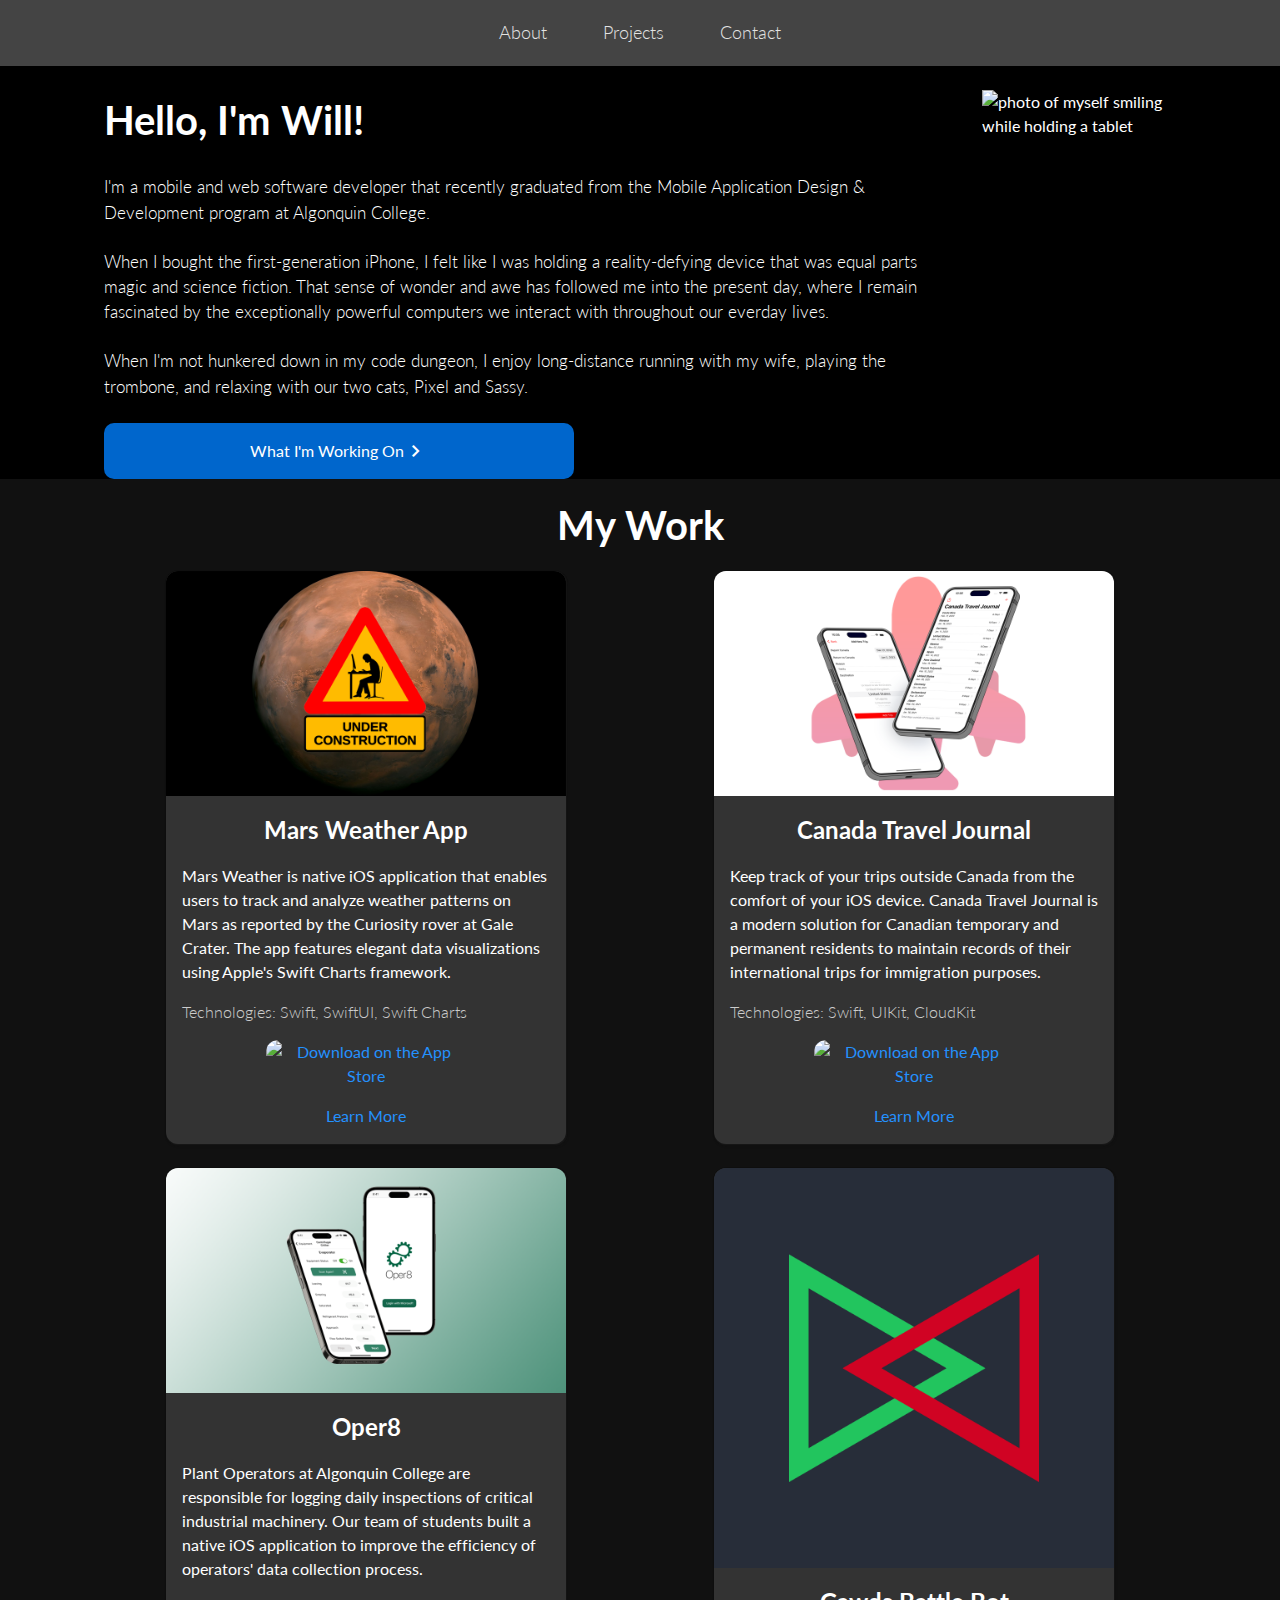
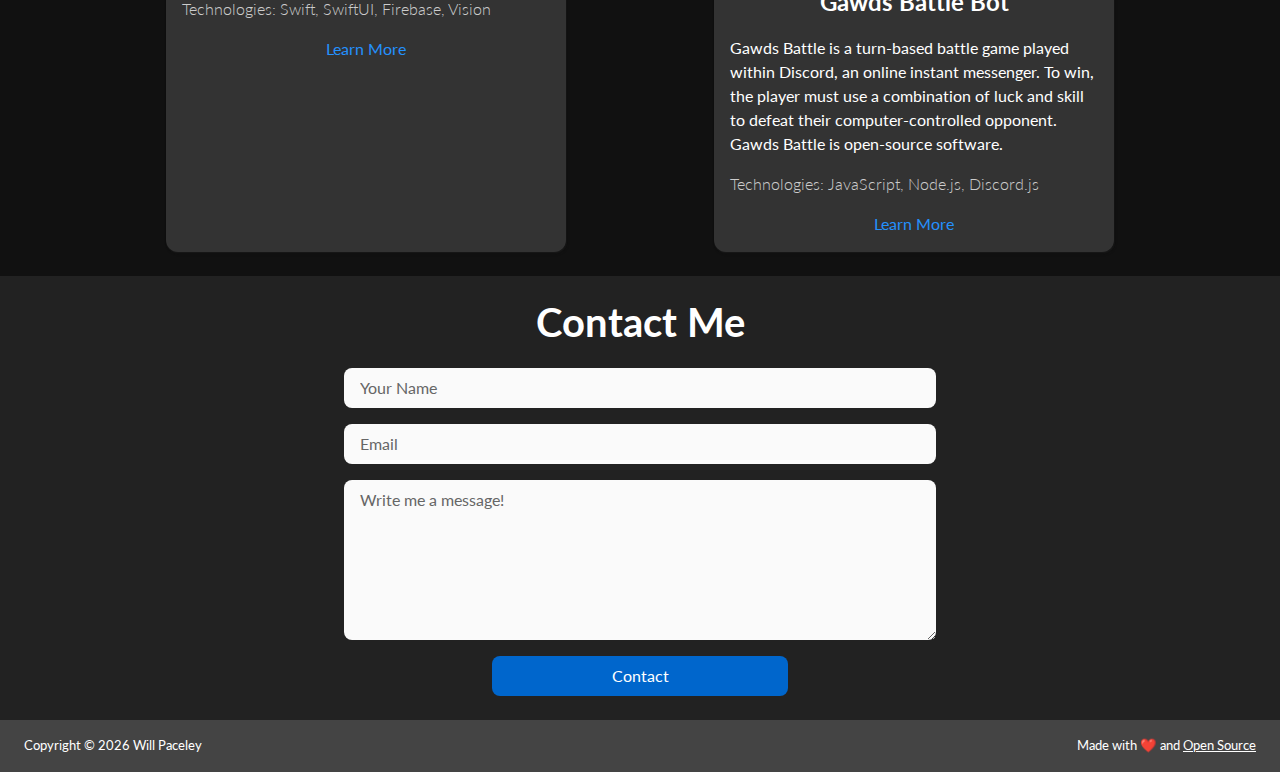
==== commit bcb4cd52: "add app store image links to iOS apps" ====
--- a/index.html
+++ b/index.html
@@ -120,7 +120,23 @@
                 <p class="technologies">
                   Technologies: Swift, SwiftUI, Swift Charts
                 </p>
-                <p>Coming Soon</p>
+                <div class="app-store-wrapper">
+                  <a
+                    href="https://apps.apple.com/us/app/mars-weather/id6461012988?itsct=apps_box_badge&amp;itscg=30200"
+                    class="app-store-link"
+                  >
+                    <img
+                      src="https://tools.applemediaservices.com/api/badges/download-on-the-app-store/black/en-us?size=250x83&amp;releaseDate=1692316800"
+                      alt="Download on the App Store"
+                      class="app-store-image"
+                    />
+                  </a>
+                </div>
+                <a
+                  href="https://apps.apple.com/us/app/canada-travel-journal/id6445867554"
+                  target="_blank"
+                  >Learn More
+                </a>
               </div>
             </div>
             <div class="card">
@@ -137,6 +153,16 @@
                   records of their international trips for immigration purposes.
                 </p>
                 <p class="technologies">Technologies: Swift, UIKit, CloudKit</p>
+                <div class="app-store-wrapper">
+                  <a
+                    href="https://apps.apple.com/us/app/canada-travel-journal/id6445867554?itsct=apps_box_badge&amp;itscg=30200"
+                    class="app-store-link"
+                    ><img
+                      src="https://tools.applemediaservices.com/api/badges/download-on-the-app-store/black/en-us?size=250x83&amp;releaseDate=1677888000"
+                      alt="Download on the App Store"
+                      class="app-store-image"
+                  /></a>
+                </div>
                 <a
                   href="https://apps.apple.com/us/app/canada-travel-journal/id6445867554"
                   target="_blank"
--- a/css/main.css
+++ b/css/main.css
@@ -157,7 +157,6 @@
 
 /* --- PROJECTS --- */
 #projects {
-  text-align: center;
   padding: 0 1.5rem 1.5rem 1.5rem;
   background-color: #111;
   color: white;
@@ -207,6 +206,7 @@
 }
 
 .card h3 {
+  text-align: center;
   font-size: 1.5rem;
 }
 
@@ -217,8 +217,24 @@
 }
 
 .card a {
+  text-align: center;
   color: rgb(36, 145, 254);
   text-decoration: none;
+}
+
+.app-store-wrapper {
+  display: flex;
+  justify-content: center;
+}
+
+.app-store-link {
+  display: inline-block;
+  overflow: hidden;
+  width: 12.5rem;
+}
+
+.app-store-image {
+  width: 12.5rem;
 }
 
 .technologies {
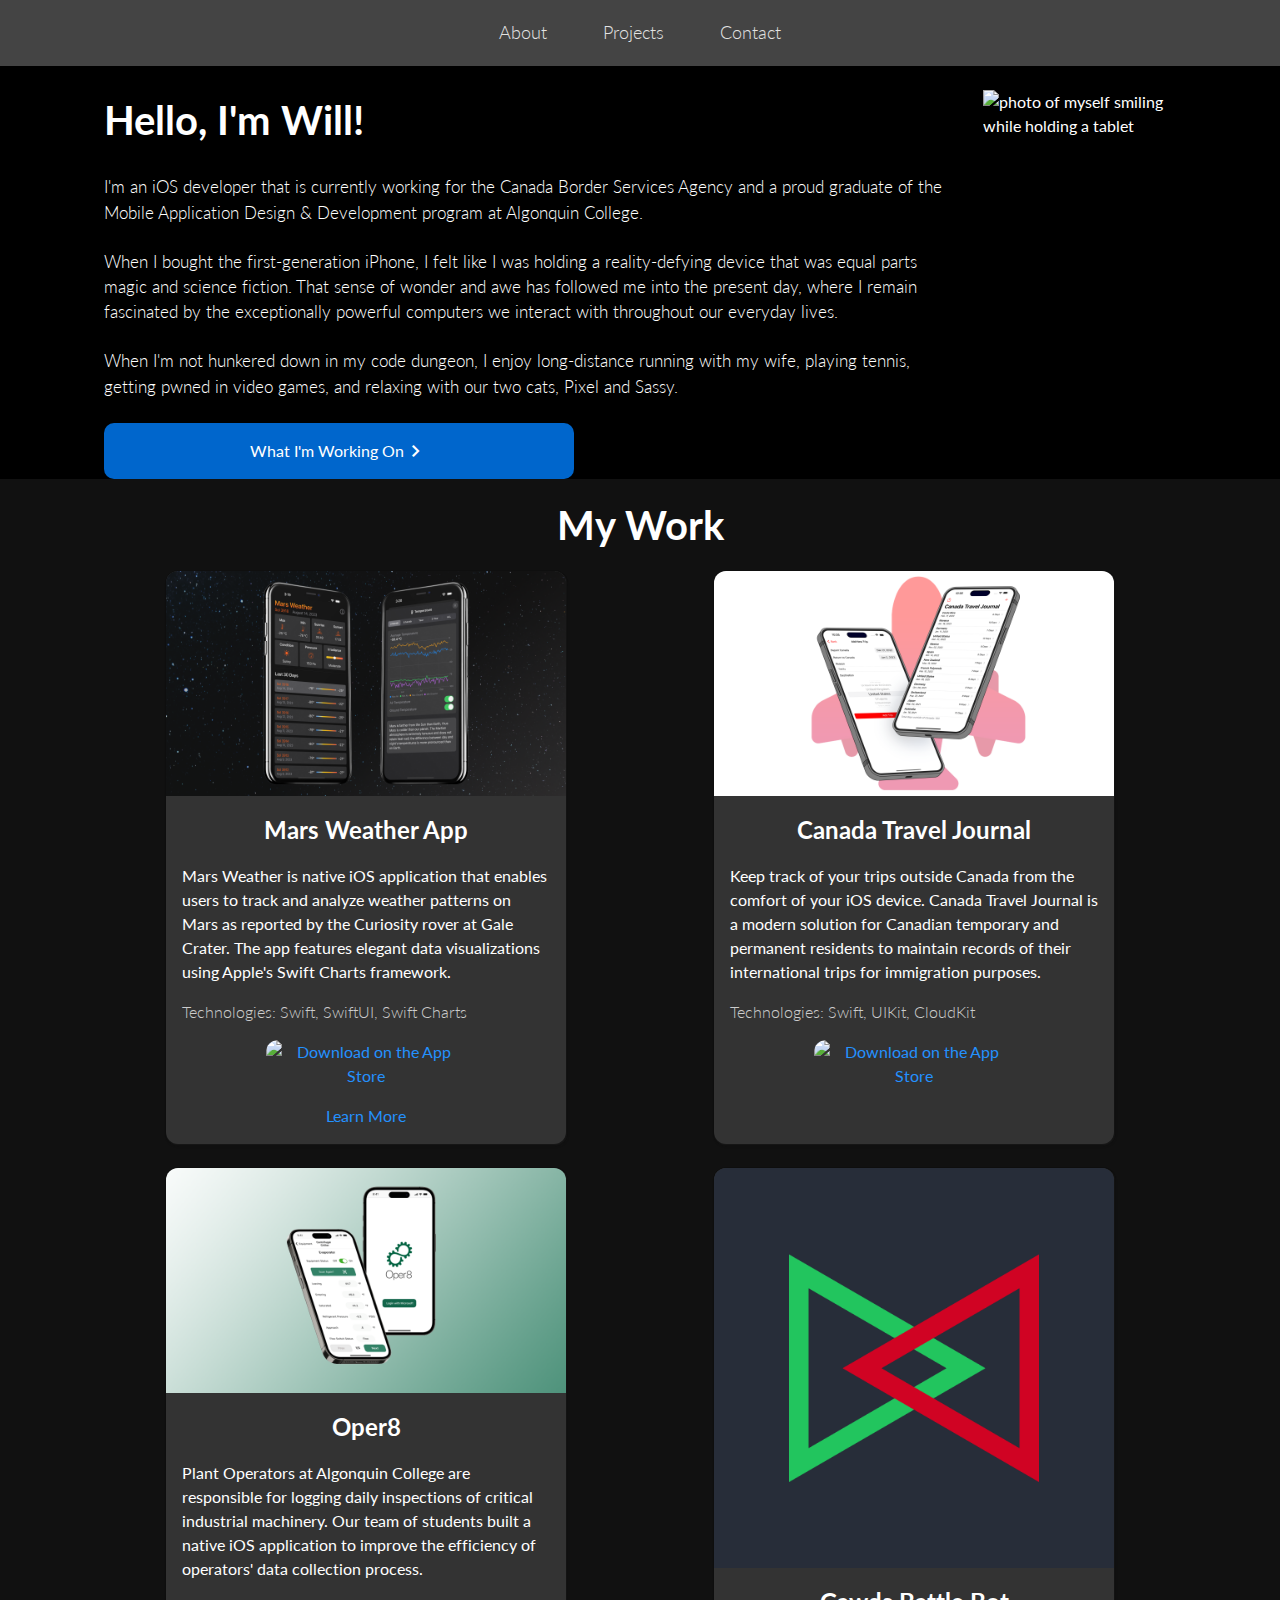
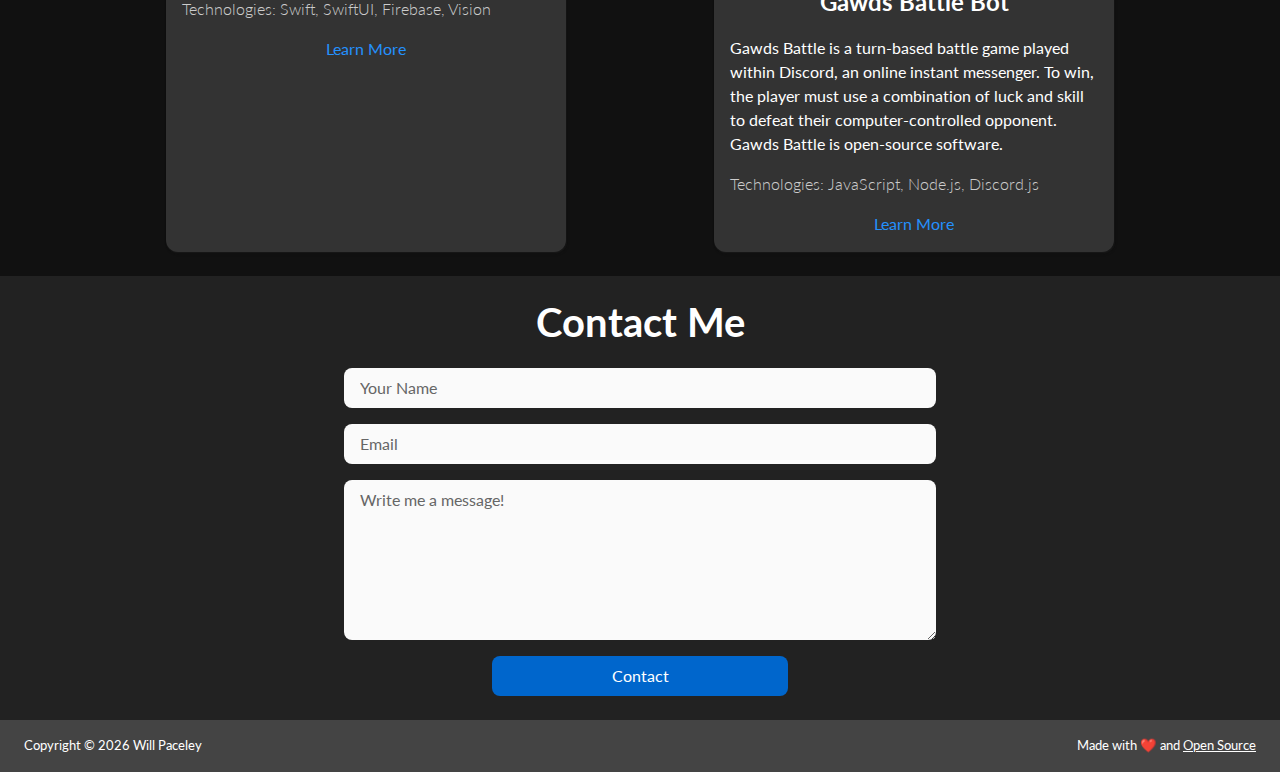
==== commit 8d648f79: "update text and image content" ====
--- a/index.html
+++ b/index.html
@@ -66,9 +66,9 @@
               />
               <h3><span class="greeting">Hello</span>, I'm Will!</h3>
               <p>
-                I'm a mobile and web software developer that recently graduated
-                from the Mobile Application Design & Development program at
-                Algonquin College.
+                I'm an iOS developer that is currently working for the Canada
+                Border Services Agency and a proud graduate of the Mobile
+                Application Design & Development program at Algonquin College.
               </p>
               <p>
                 When I bought the first-generation iPhone, I felt like I was
@@ -76,12 +76,13 @@
                 science fiction. That sense of wonder and awe has followed me
                 into the present day, where I remain fascinated by the
                 exceptionally powerful computers we interact with throughout our
-                everday lives.
+                everyday lives.
               </p>
               <p>
                 When I'm not hunkered down in my code dungeon, I enjoy
-                long-distance running with my wife, playing the trombone, and
-                relaxing with our two cats, Pixel and Sassy.
+                long-distance running with my wife, playing tennis, getting
+                pwned in video games, and relaxing with our two cats, Pixel and
+                Sassy.
               </p>
               <a class="btn" href="#projects"
                 >What I'm Working On
@@ -123,6 +124,7 @@
                 <div class="app-store-wrapper">
                   <a
                     href="https://apps.apple.com/us/app/mars-weather/id6461012988?itsct=apps_box_badge&amp;itscg=30200"
+                    target="_blank"
                     class="app-store-link"
                   >
                     <img
@@ -133,7 +135,7 @@
                   </a>
                 </div>
                 <a
-                  href="https://apps.apple.com/us/app/canada-travel-journal/id6445867554"
+                  href="https://github.com/pace0033/mars-weather-app#readme"
                   target="_blank"
                   >Learn More
                 </a>
@@ -156,6 +158,7 @@
                 <div class="app-store-wrapper">
                   <a
                     href="https://apps.apple.com/us/app/canada-travel-journal/id6445867554?itsct=apps_box_badge&amp;itscg=30200"
+                    target="_blank"
                     class="app-store-link"
                     ><img
                       src="https://tools.applemediaservices.com/api/badges/download-on-the-app-store/black/en-us?size=250x83&amp;releaseDate=1677888000"
@@ -163,11 +166,6 @@
                       class="app-store-image"
                   /></a>
                 </div>
-                <a
-                  href="https://apps.apple.com/us/app/canada-travel-journal/id6445867554"
-                  target="_blank"
-                  >Learn More</a
-                >
               </div>
             </div>
             <div class="card">
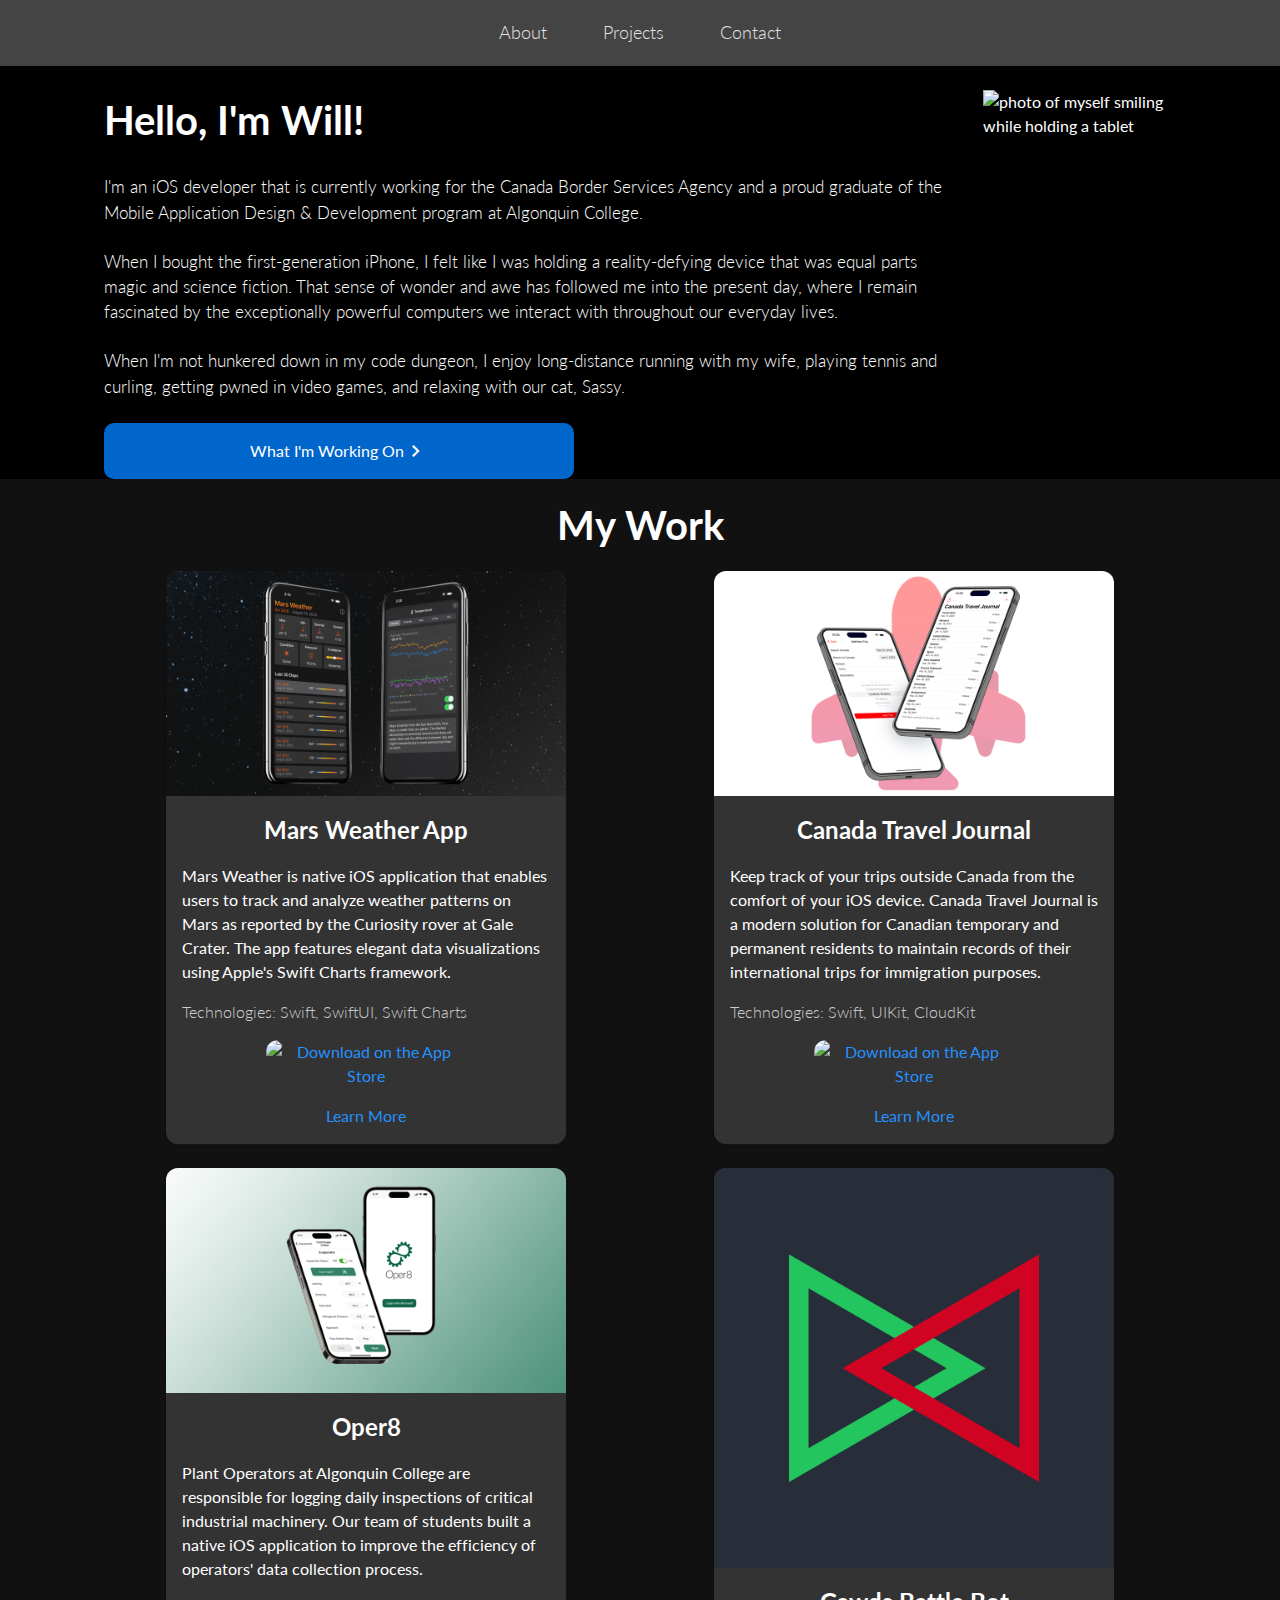
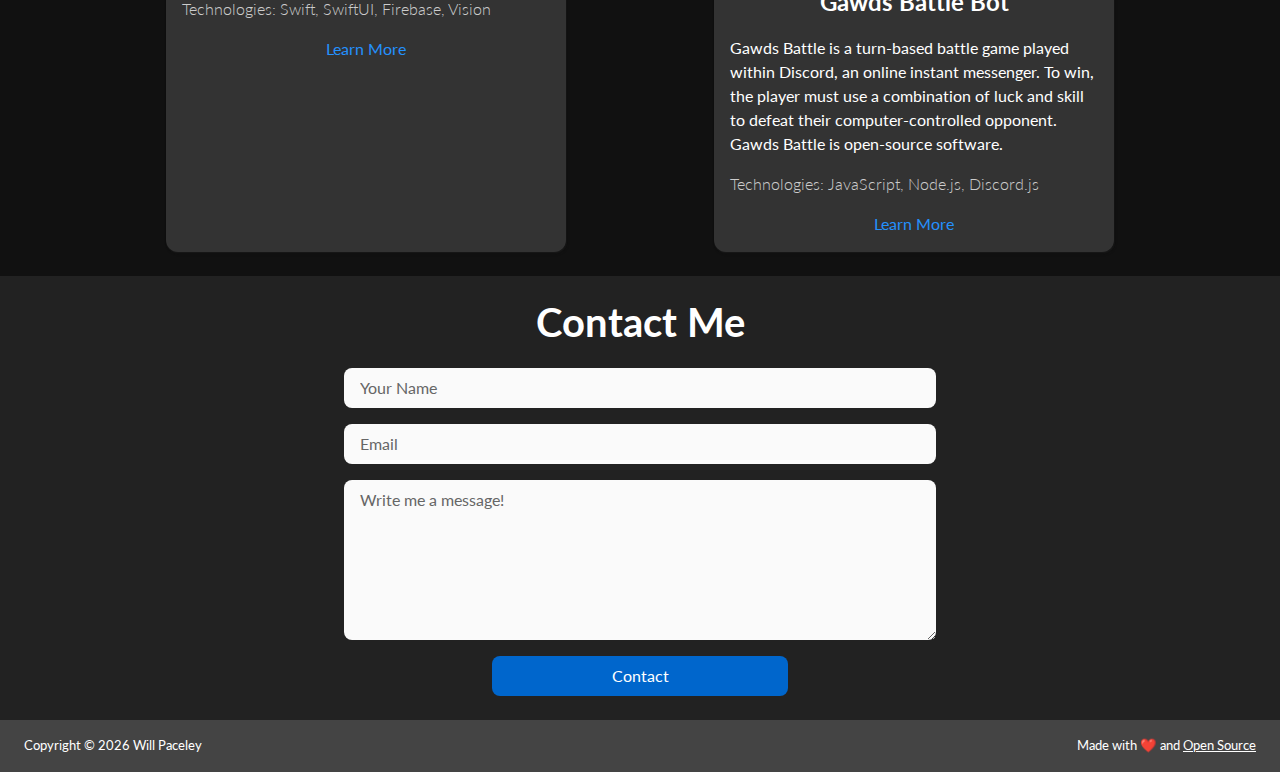
==== commit d4731c65: "add travel journal repo link and update content" ====
--- a/index.html
+++ b/index.html
@@ -80,9 +80,8 @@
               </p>
               <p>
                 When I'm not hunkered down in my code dungeon, I enjoy
-                long-distance running with my wife, playing tennis, getting
-                pwned in video games, and relaxing with our two cats, Pixel and
-                Sassy.
+                long-distance running with my wife, playing tennis and curling, getting
+                pwned in video games, and relaxing with our cat, Sassy.
               </p>
               <a class="btn" href="#projects"
                 >What I'm Working On
@@ -166,6 +165,11 @@
                       class="app-store-image"
                   /></a>
                 </div>
+                <a
+                href="https://github.com/willpaceley/canada-travel-journal#readme"
+                target="_blank"
+                >Learn More
+              </a>
               </div>
             </div>
             <div class="card">
